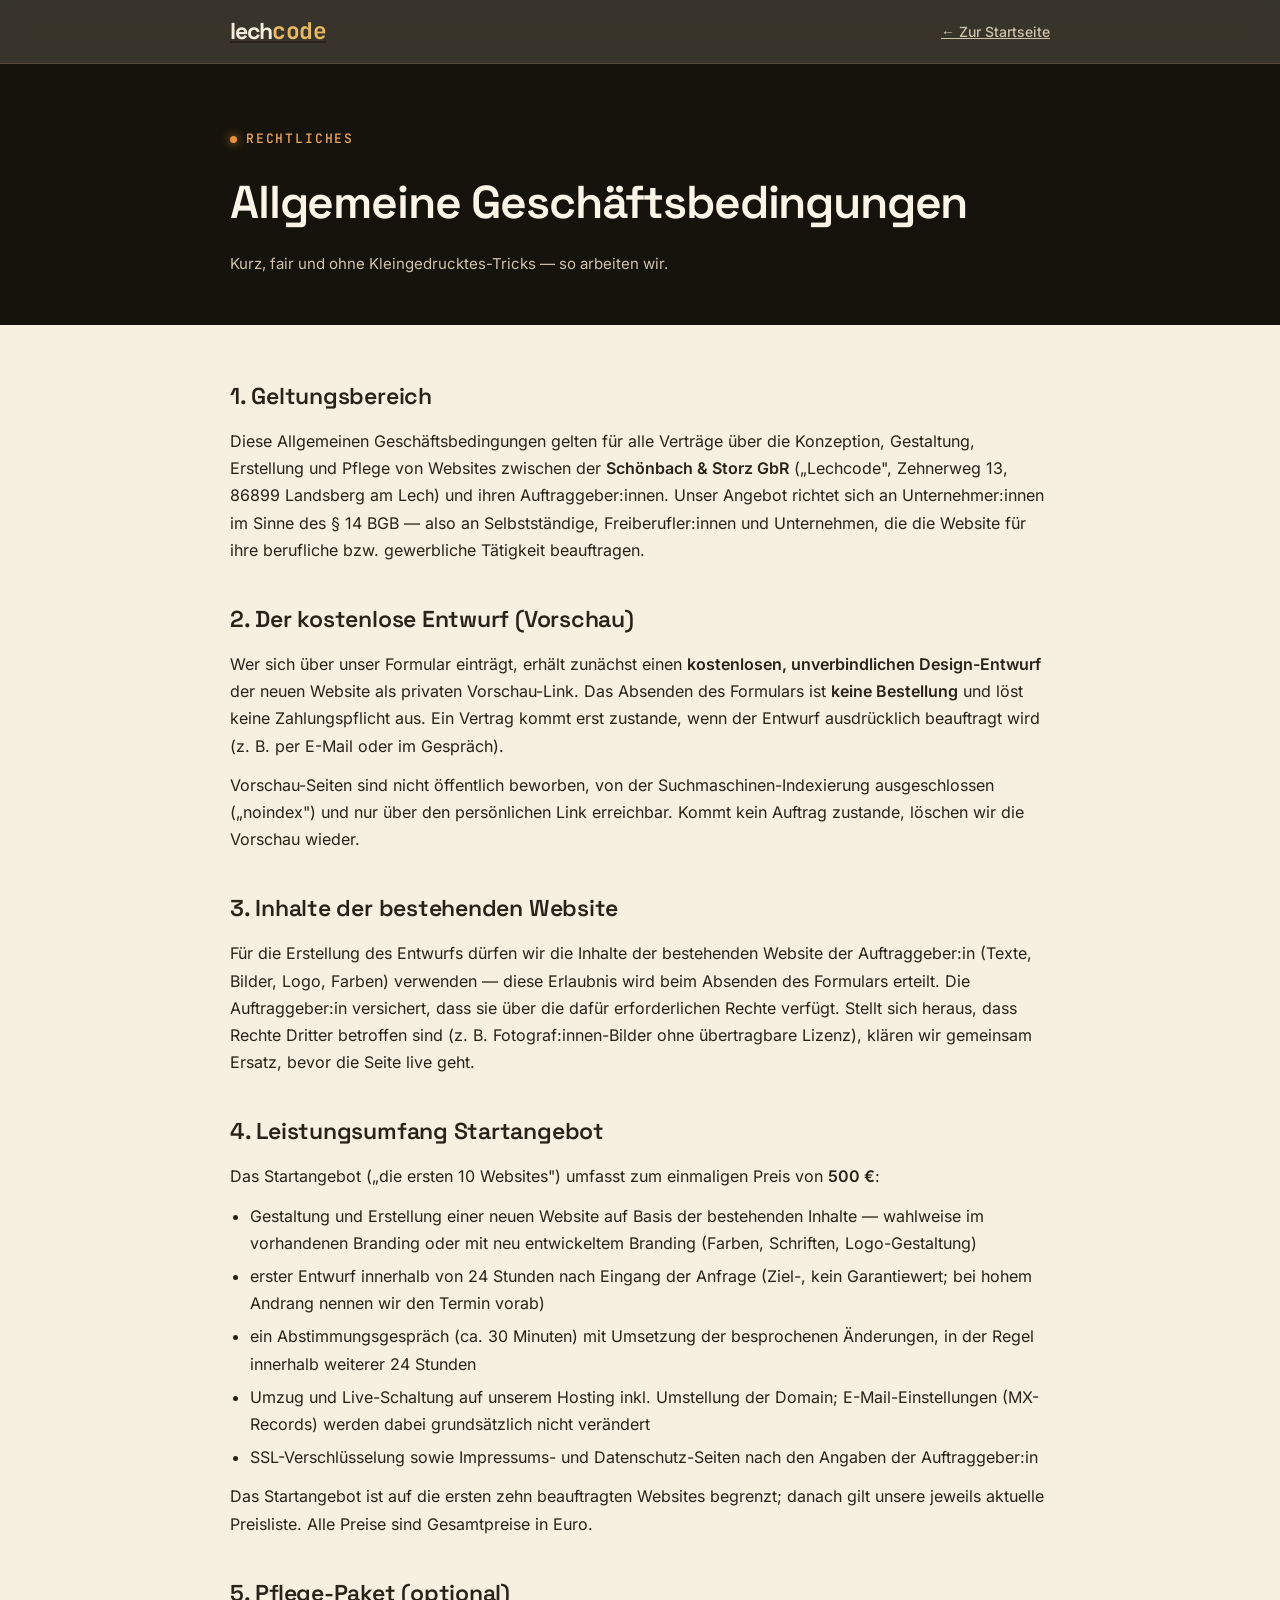
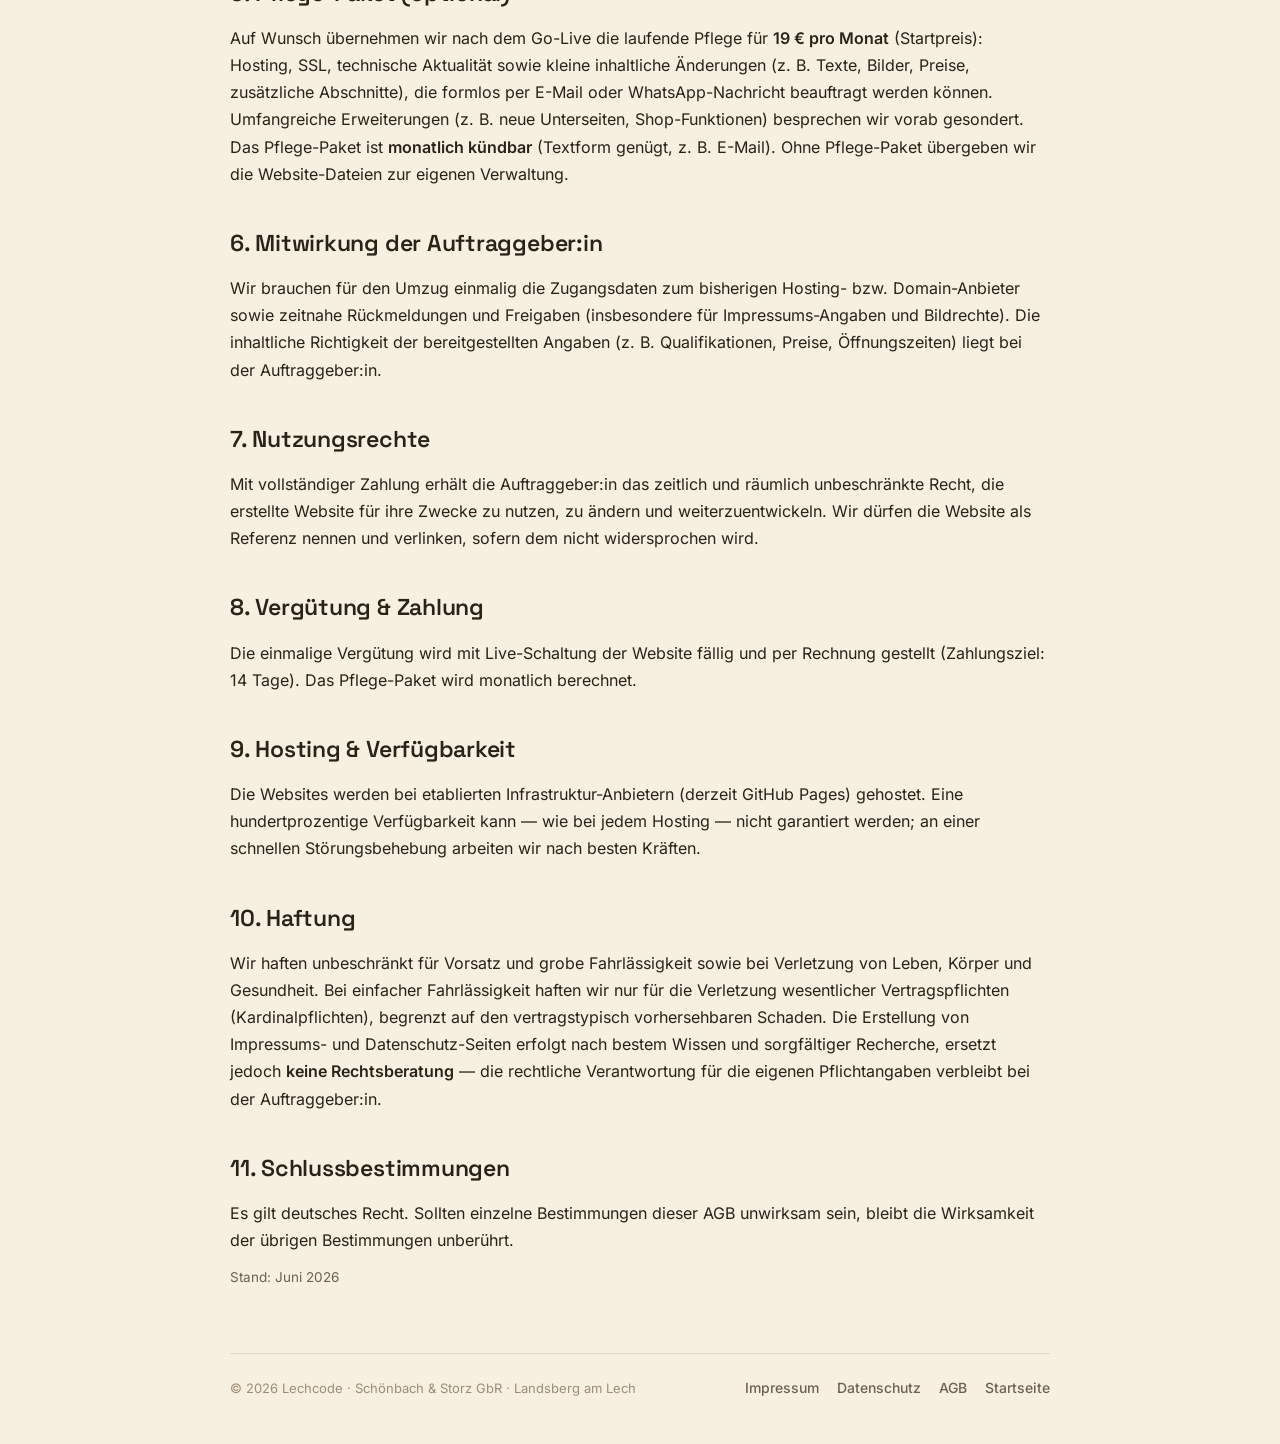
==== agb.html @ cb2ea09e "Vorschau: neue lechcode.de-Version (CD+Copy-Pass 07/2026) Co-Authored-By: Claude Opus 4.8 <noreply@a" ====
<!DOCTYPE html>
<html lang="de">
<head>
  <meta charset="UTF-8" />
  <meta name="viewport" content="width=device-width, initial-scale=1.0" />
  <meta name="robots" content="noindex, nofollow" />
  <title>AGB · Lechcode</title>
  <meta name="theme-color" content="#16130c" />
  <link rel="icon" href="[data-uri]" />
  <link rel="stylesheet" href="assets/fonts.css" />
  <link rel="stylesheet" href="assets/legal.css" />
</head>
<body>
  <header class="lnav">
    <div class="wrap">
      <a class="wm" href="index.html" aria-label="Zur Lechcode Startseite"><span class="lech">lech</span><span class="code">code</span></a>
      <a class="back" href="index.html">← Zur Startseite</a>
    </div>
  </header>

  <section class="lhead">
    <div class="wrap">
      <span class="eyebrow">Rechtliches</span>
      <h1>Allgemeine Geschäftsbedingungen</h1>
      <p class="sub">Kurz, fair und ohne Kleingedrucktes-Tricks — so arbeiten wir.</p>
    </div>
  </section>

  <main class="sheet">
    <div class="wrap">

      <h2>1. Geltungsbereich</h2>
      <p>Diese Allgemeinen Geschäftsbedingungen gelten für alle Verträge über die Konzeption, Gestaltung, Erstellung und Pflege von Websites zwischen der <strong>Schönbach &amp; Storz GbR</strong> („Lechcode", Zehnerweg 13, 86899 Landsberg am Lech) und ihren Auftraggeber:innen. Unser Angebot richtet sich an Unternehmer:innen im Sinne des § 14 BGB — also an Selbstständige, Freiberufler:innen und Unternehmen, die die Website für ihre berufliche bzw. gewerbliche Tätigkeit beauftragen.</p>

      <h2>2. Der kostenlose Entwurf (Vorschau)</h2>
      <p>Wer sich über unser Formular einträgt, erhält zunächst einen <strong>kostenlosen, unverbindlichen Design-Entwurf</strong> der neuen Website als privaten Vorschau-Link. Das Absenden des Formulars ist <strong>keine Bestellung</strong> und löst keine Zahlungspflicht aus. Ein Vertrag kommt erst zustande, wenn der Entwurf ausdrücklich beauftragt wird (z. B. per E-Mail oder im Gespräch).</p>
      <p>Vorschau-Seiten sind nicht öffentlich beworben, von der Suchmaschinen-Indexierung ausgeschlossen („noindex") und nur über den persönlichen Link erreichbar. Kommt kein Auftrag zustande, löschen wir die Vorschau wieder.</p>

      <h2>3. Inhalte der bestehenden Website</h2>
      <p>Für die Erstellung des Entwurfs dürfen wir die Inhalte der bestehenden Website der Auftraggeber:in (Texte, Bilder, Logo, Farben) verwenden — diese Erlaubnis wird beim Absenden des Formulars erteilt. Die Auftraggeber:in versichert, dass sie über die dafür erforderlichen Rechte verfügt. Stellt sich heraus, dass Rechte Dritter betroffen sind (z. B. Fotograf:innen-Bilder ohne übertragbare Lizenz), klären wir gemeinsam Ersatz, bevor die Seite live geht.</p>

      <h2>4. Leistungsumfang Startangebot</h2>
      <p>Das Startangebot („die ersten 10 Websites") umfasst zum einmaligen Preis von <strong>500 €</strong>:</p>
      <ul>
        <li>Gestaltung und Erstellung einer neuen Website auf Basis der bestehenden Inhalte — wahlweise im vorhandenen Branding oder mit neu entwickeltem Branding (Farben, Schriften, Logo-Gestaltung)</li>
        <li>erster Entwurf innerhalb von 24 Stunden nach Eingang der Anfrage (Ziel-, kein Garantiewert; bei hohem Andrang nennen wir den Termin vorab)</li>
        <li>ein Abstimmungsgespräch (ca. 30 Minuten) mit Umsetzung der besprochenen Änderungen, in der Regel innerhalb weiterer 24 Stunden</li>
        <li>Umzug und Live-Schaltung auf unserem Hosting inkl. Umstellung der Domain; E-Mail-Einstellungen (MX-Records) werden dabei grundsätzlich nicht verändert</li>
        <li>SSL-Verschlüsselung sowie Impressums- und Datenschutz-Seiten nach den Angaben der Auftraggeber:in</li>
      </ul>
      <p>Das Startangebot ist auf die ersten zehn beauftragten Websites begrenzt; danach gilt unsere jeweils aktuelle Preisliste. Alle Preise sind Gesamtpreise in Euro.</p>

      <h2>5. Pflege-Paket (optional)</h2>
      <p>Auf Wunsch übernehmen wir nach dem Go-Live die laufende Pflege für <strong>19 € pro Monat</strong> (Startpreis): Hosting, SSL, technische Aktualität sowie kleine inhaltliche Änderungen (z. B. Texte, Bilder, Preise, zusätzliche Abschnitte), die formlos per E-Mail oder WhatsApp-Nachricht beauftragt werden können. Umfangreiche Erweiterungen (z. B. neue Unterseiten, Shop-Funktionen) besprechen wir vorab gesondert. Das Pflege-Paket ist <strong>monatlich kündbar</strong> (Textform genügt, z. B. E-Mail). Ohne Pflege-Paket übergeben wir die Website-Dateien zur eigenen Verwaltung.</p>

      <h2>6. Mitwirkung der Auftraggeber:in</h2>
      <p>Wir brauchen für den Umzug einmalig die Zugangsdaten zum bisherigen Hosting- bzw. Domain-Anbieter sowie zeitnahe Rückmeldungen und Freigaben (insbesondere für Impressums-Angaben und Bildrechte). Die inhaltliche Richtigkeit der bereitgestellten Angaben (z. B. Qualifikationen, Preise, Öffnungszeiten) liegt bei der Auftraggeber:in.</p>

      <h2>7. Nutzungsrechte</h2>
      <p>Mit vollständiger Zahlung erhält die Auftraggeber:in das zeitlich und räumlich unbeschränkte Recht, die erstellte Website für ihre Zwecke zu nutzen, zu ändern und weiterzuentwickeln. Wir dürfen die Website als Referenz nennen und verlinken, sofern dem nicht widersprochen wird.</p>

      <h2>8. Vergütung &amp; Zahlung</h2>
      <p>Die einmalige Vergütung wird mit Live-Schaltung der Website fällig und per Rechnung gestellt (Zahlungsziel: 14 Tage). Das Pflege-Paket wird monatlich berechnet.</p>

      <h2>9. Hosting &amp; Verfügbarkeit</h2>
      <p>Die Websites werden bei etablierten Infrastruktur-Anbietern (derzeit GitHub Pages) gehostet. Eine hundertprozentige Verfügbarkeit kann — wie bei jedem Hosting — nicht garantiert werden; an einer schnellen Störungsbehebung arbeiten wir nach besten Kräften.</p>

      <h2>10. Haftung</h2>
      <p>Wir haften unbeschränkt für Vorsatz und grobe Fahrlässigkeit sowie bei Verletzung von Leben, Körper und Gesundheit. Bei einfacher Fahrlässigkeit haften wir nur für die Verletzung wesentlicher Vertragspflichten (Kardinalpflichten), begrenzt auf den vertragstypisch vorhersehbaren Schaden. Die Erstellung von Impressums- und Datenschutz-Seiten erfolgt nach bestem Wissen und sorgfältiger Recherche, ersetzt jedoch <strong>keine Rechtsberatung</strong> — die rechtliche Verantwortung für die eigenen Pflichtangaben verbleibt bei der Auftraggeber:in.</p>

      <h2>11. Schlussbestimmungen</h2>
      <p>Es gilt deutsches Recht. Sollten einzelne Bestimmungen dieser AGB unwirksam sein, bleibt die Wirksamkeit der übrigen Bestimmungen unberührt.</p>

      <p class="small">Stand: Juni 2026</p>

    </div>
  </main>

  <footer class="lfoot">
    <div class="wrap">
      <span class="cc">© 2026 Lechcode · Schönbach &amp; Storz GbR · Landsberg am Lech</span>
      <span class="legal-links">
        <a href="impressum.html">Impressum</a>
        <a href="datenschutz.html">Datenschutz</a>
        <a href="agb.html">AGB</a>
        <a href="index.html">Startseite</a>
      </span>
    </div>
  </footer>
</body>
</html>
---- assets/fonts.css ----
/* ============================================================
   Lechcode · lokal gehostete Schriften (latin-Subset)
   Ehemals Google Fonts — jetzt selbst ausgeliefert über GitHub
   Pages. DSGVO: KEINE Verbindung zu Google/Drittservern mehr.
   Abdeckung identisch zum vorherigen Google-"latin"-Subset.
   ============================================================ */

/* — Space Grotesk (Display) — */
@font-face{font-family:'Space Grotesk';font-style:normal;font-weight:400;font-display:swap;src:url(fonts/space-grotesk-400.woff2) format('woff2');}
@font-face{font-family:'Space Grotesk';font-style:normal;font-weight:500;font-display:swap;src:url(fonts/space-grotesk-500.woff2) format('woff2');}
@font-face{font-family:'Space Grotesk';font-style:normal;font-weight:600;font-display:swap;src:url(fonts/space-grotesk-600.woff2) format('woff2');}
@font-face{font-family:'Space Grotesk';font-style:normal;font-weight:700;font-display:swap;src:url(fonts/space-grotesk-700.woff2) format('woff2');}

/* — JetBrains Mono (Mono/Logo) — */
@font-face{font-family:'JetBrains Mono';font-style:normal;font-weight:500;font-display:swap;src:url(fonts/jetbrains-mono-500.woff2) format('woff2');}
@font-face{font-family:'JetBrains Mono';font-style:normal;font-weight:700;font-display:swap;src:url(fonts/jetbrains-mono-700.woff2) format('woff2');}

/* — Inter (Fließtext) — */
@font-face{font-family:'Inter';font-style:normal;font-weight:400;font-display:swap;src:url(fonts/inter-400.woff2) format('woff2');}
@font-face{font-family:'Inter';font-style:normal;font-weight:500;font-display:swap;src:url(fonts/inter-500.woff2) format('woff2');}
@font-face{font-family:'Inter';font-style:normal;font-weight:600;font-display:swap;src:url(fonts/inter-600.woff2) format('woff2');}

/* — Caveat (Handschrift-Akzent) — */
@font-face{font-family:'Caveat';font-style:normal;font-weight:600;font-display:swap;src:url(fonts/caveat-600.woff2) format('woff2');}
@font-face{font-family:'Caveat';font-style:normal;font-weight:700;font-display:swap;src:url(fonts/caveat-700.woff2) format('woff2');}
---- assets/legal.css ----
/* ============================================================
   Lechcode · Stylesheet für Rechtsseiten (Impressum/Datenschutz)
   Warm-dunkle Marke oben, helle "Lichtung" für gut lesbaren Text.
   ============================================================ */
:root{
  --night:#16130c; --panel:#241e14; --bone:#f4ecdc; --bone-dim:#cfc3ac; --muted:#9a8e76;
  --cream:#f7efe0; --warm-white:#fffaf0; --ink:#2a2218; --ink-soft:#6e6150; --ink-faint:#9c8e78;
  --amber:#e8923f; --ember:#f0a85e; --gold:#e7b964; --gold-deep:#c79a4f; --clay:#bd7b54;
  --line-d:rgba(231,185,100,.16); --line-l:rgba(42,34,24,.12);
  --display:"Space Grotesk",-apple-system,BlinkMacSystemFont,sans-serif;
  --mono:"JetBrains Mono",ui-monospace,monospace;
  --sans:"Inter",-apple-system,BlinkMacSystemFont,sans-serif;
  --radius:16px;
}
*{margin:0;padding:0;box-sizing:border-box;}
html{scroll-behavior:smooth;-webkit-text-size-adjust:100%;}
body{background:var(--cream);color:var(--ink);font-family:var(--sans);line-height:1.7;-webkit-font-smoothing:antialiased;}
a{color:inherit;}
img,svg{display:block;max-width:100%;}
::selection{background:rgba(232,146,63,.3);}
.wrap{width:min(820px,90vw);margin-inline:auto;}

/* ===== Nav ===== */
.lnav{position:sticky;top:0;z-index:10;height:64px;display:flex;align-items:center;
  background:rgba(22,19,12,.85);backdrop-filter:saturate(150%) blur(12px);border-bottom:1px solid var(--line-d);}
.lnav .wrap{display:flex;align-items:center;justify-content:space-between;}
.wm{font-family:var(--display);font-weight:700;letter-spacing:-.04em;font-size:23px;line-height:1;}
.wm .lech{color:var(--bone);} .wm .code{color:var(--gold);font-family:var(--mono);font-weight:700;letter-spacing:-.02em;}
.back{font-size:14px;color:var(--bone-dim);display:inline-flex;gap:7px;align-items:center;font-weight:500;transition:color .2s;}
.back:hover{color:var(--bone);}

/* ===== Kopf (dunkel) ===== */
.lhead{background:var(--night);color:var(--bone);padding:clamp(34px,6vw,60px) 0 clamp(28px,5vw,48px);}
.lhead .eyebrow{font-family:var(--mono);font-size:13px;letter-spacing:.14em;text-transform:uppercase;color:var(--ember);
  display:inline-flex;align-items:center;gap:9px;}
.lhead .eyebrow::before{content:"";width:7px;height:7px;border-radius:50%;background:var(--amber);box-shadow:0 0 10px 1px rgba(232,146,63,.6);}
.lhead h1{font-family:var(--display);font-weight:600;font-size:clamp(30px,5vw,46px);letter-spacing:-.025em;margin-top:12px;color:#fbf5e8;}
.lhead .sub{color:var(--bone-dim);font-size:15px;margin-top:10px;}

/* ===== Inhalt (hell) ===== */
.sheet{padding:clamp(28px,5vw,52px) 0 clamp(28px,5vw,44px);}
.sheet h2{font-family:var(--display);font-weight:600;font-size:clamp(19px,2.4vw,23px);color:var(--ink);
  margin:36px 0 12px;letter-spacing:-.01em;}
.sheet h2:first-child{margin-top:0;}
.sheet h3{font-family:var(--display);font-weight:600;font-size:16.5px;color:var(--ink);margin:22px 0 6px;}
.sheet p,.sheet li{font-size:16px;color:var(--ink);margin-bottom:12px;}
.sheet .small{font-size:13.5px;color:var(--ink-soft);}
.sheet strong{font-weight:600;}
.sheet a{color:var(--clay);text-decoration:underline;text-underline-offset:2px;word-break:break-word;}
.sheet a:hover{color:var(--amber);}
.sheet ul{padding-left:1.25em;margin-bottom:12px;}
.sheet li{margin-bottom:6px;}
.addr-block{background:var(--warm-white);border:1px solid var(--line-l);border-radius:12px;
  padding:18px 22px;margin:14px 0 18px;box-shadow:0 2px 6px -3px rgba(120,70,30,.12);}
.addr-block p{margin-bottom:2px;}
.divider{height:1px;background:var(--line-l);margin:30px 0;border:0;}

/* ===== Footer ===== */
.lfoot{padding:8px 0 44px;}
.lfoot .wrap{border-top:1px solid var(--line-l);padding-top:22px;display:flex;flex-wrap:wrap;gap:12px 18px;
  justify-content:space-between;align-items:center;}
.lfoot .cc{font-size:13px;color:var(--ink-faint);}
.lfoot .legal-links{display:flex;gap:18px;}
.lfoot .legal-links a{font-size:14px;color:var(--ink-soft);text-decoration:none;font-weight:500;}
.lfoot .legal-links a:hover{color:var(--clay);}
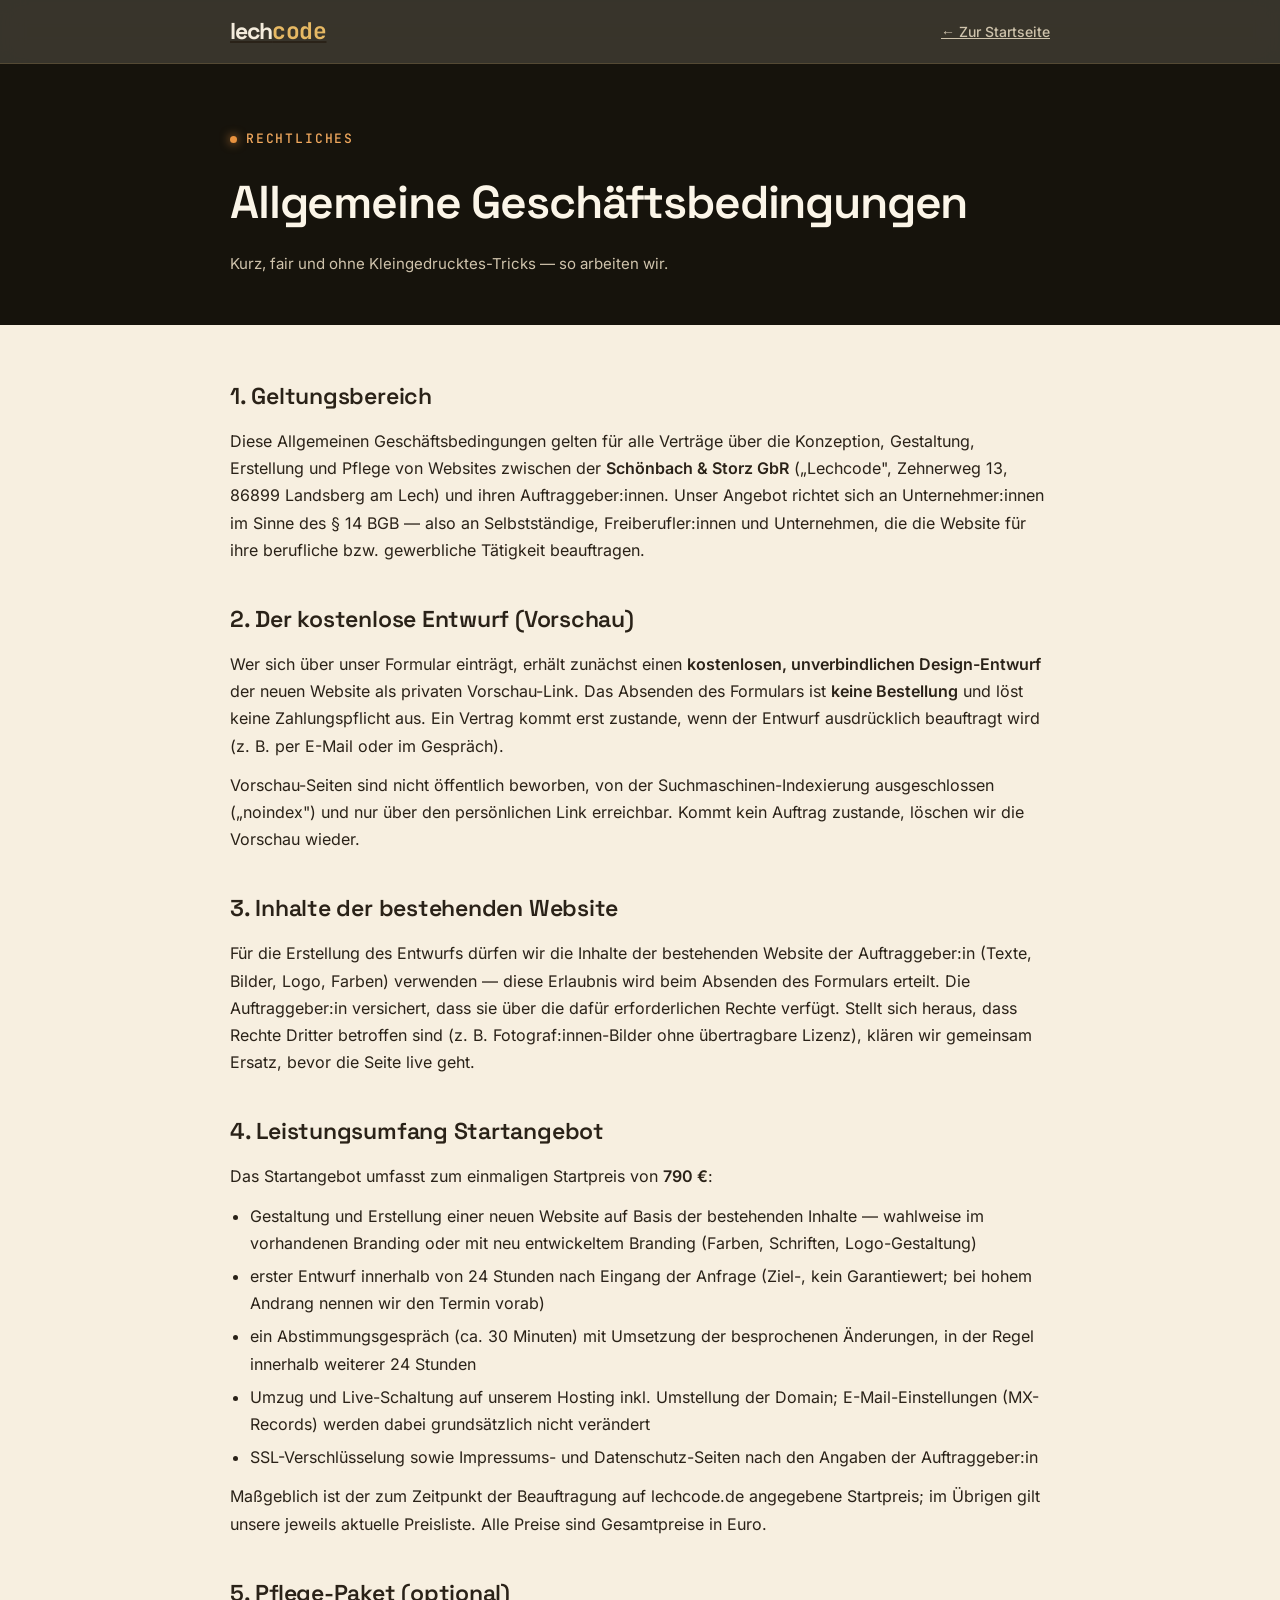
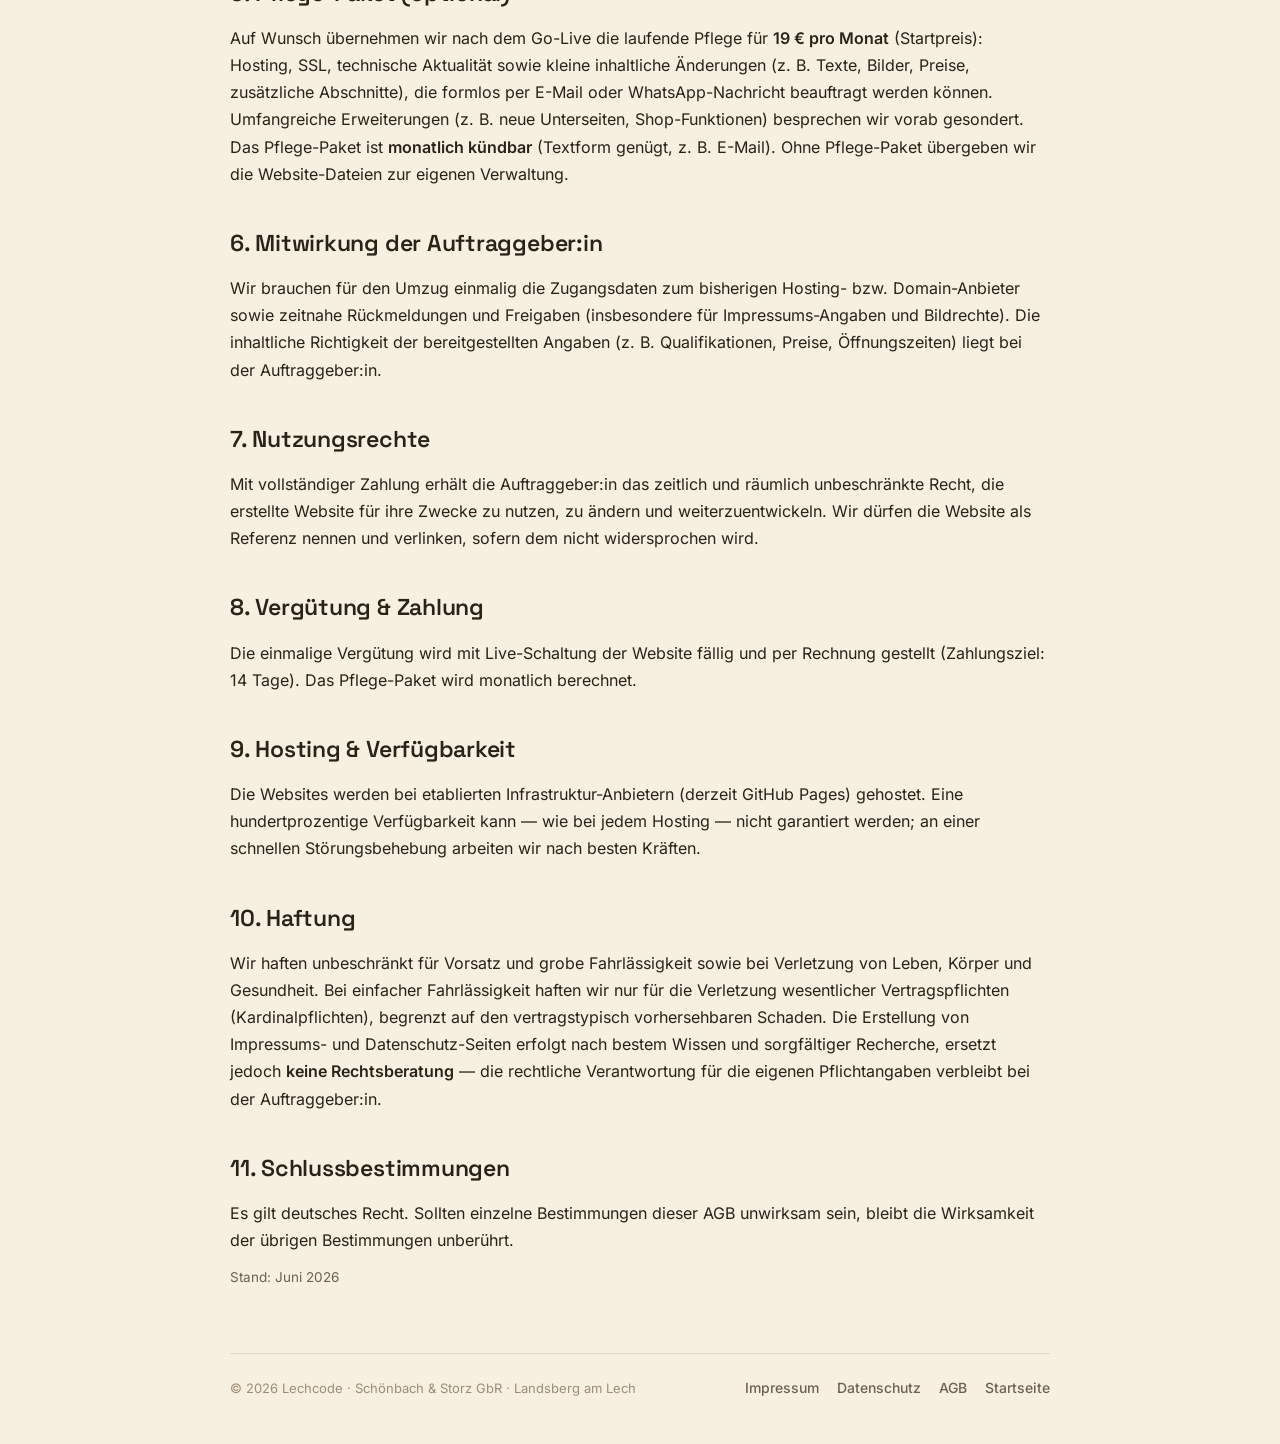
==== commit 42337f4f: "Recht: AGB-Preis 500 → 790 € (Vertrag = Seite), 10er-Deckel raus; Klaus-Titel entdoppelt (Der Dirige" ====
--- a/agb.html
+++ b/agb.html
@@ -40,7 +40,7 @@
       <p>Für die Erstellung des Entwurfs dürfen wir die Inhalte der bestehenden Website der Auftraggeber:in (Texte, Bilder, Logo, Farben) verwenden — diese Erlaubnis wird beim Absenden des Formulars erteilt. Die Auftraggeber:in versichert, dass sie über die dafür erforderlichen Rechte verfügt. Stellt sich heraus, dass Rechte Dritter betroffen sind (z. B. Fotograf:innen-Bilder ohne übertragbare Lizenz), klären wir gemeinsam Ersatz, bevor die Seite live geht.</p>
 
       <h2>4. Leistungsumfang Startangebot</h2>
-      <p>Das Startangebot („die ersten 10 Websites") umfasst zum einmaligen Preis von <strong>500 €</strong>:</p>
+      <p>Das Startangebot umfasst zum einmaligen Startpreis von <strong>790 €</strong>:</p>
       <ul>
         <li>Gestaltung und Erstellung einer neuen Website auf Basis der bestehenden Inhalte — wahlweise im vorhandenen Branding oder mit neu entwickeltem Branding (Farben, Schriften, Logo-Gestaltung)</li>
         <li>erster Entwurf innerhalb von 24 Stunden nach Eingang der Anfrage (Ziel-, kein Garantiewert; bei hohem Andrang nennen wir den Termin vorab)</li>
@@ -48,7 +48,7 @@
         <li>Umzug und Live-Schaltung auf unserem Hosting inkl. Umstellung der Domain; E-Mail-Einstellungen (MX-Records) werden dabei grundsätzlich nicht verändert</li>
         <li>SSL-Verschlüsselung sowie Impressums- und Datenschutz-Seiten nach den Angaben der Auftraggeber:in</li>
       </ul>
-      <p>Das Startangebot ist auf die ersten zehn beauftragten Websites begrenzt; danach gilt unsere jeweils aktuelle Preisliste. Alle Preise sind Gesamtpreise in Euro.</p>
+      <p>Maßgeblich ist der zum Zeitpunkt der Beauftragung auf lechcode.de angegebene Startpreis; im Übrigen gilt unsere jeweils aktuelle Preisliste. Alle Preise sind Gesamtpreise in Euro.</p>
 
       <h2>5. Pflege-Paket (optional)</h2>
       <p>Auf Wunsch übernehmen wir nach dem Go-Live die laufende Pflege für <strong>19 € pro Monat</strong> (Startpreis): Hosting, SSL, technische Aktualität sowie kleine inhaltliche Änderungen (z. B. Texte, Bilder, Preise, zusätzliche Abschnitte), die formlos per E-Mail oder WhatsApp-Nachricht beauftragt werden können. Umfangreiche Erweiterungen (z. B. neue Unterseiten, Shop-Funktionen) besprechen wir vorab gesondert. Das Pflege-Paket ist <strong>monatlich kündbar</strong> (Textform genügt, z. B. E-Mail). Ohne Pflege-Paket übergeben wir die Website-Dateien zur eigenen Verwaltung.</p>
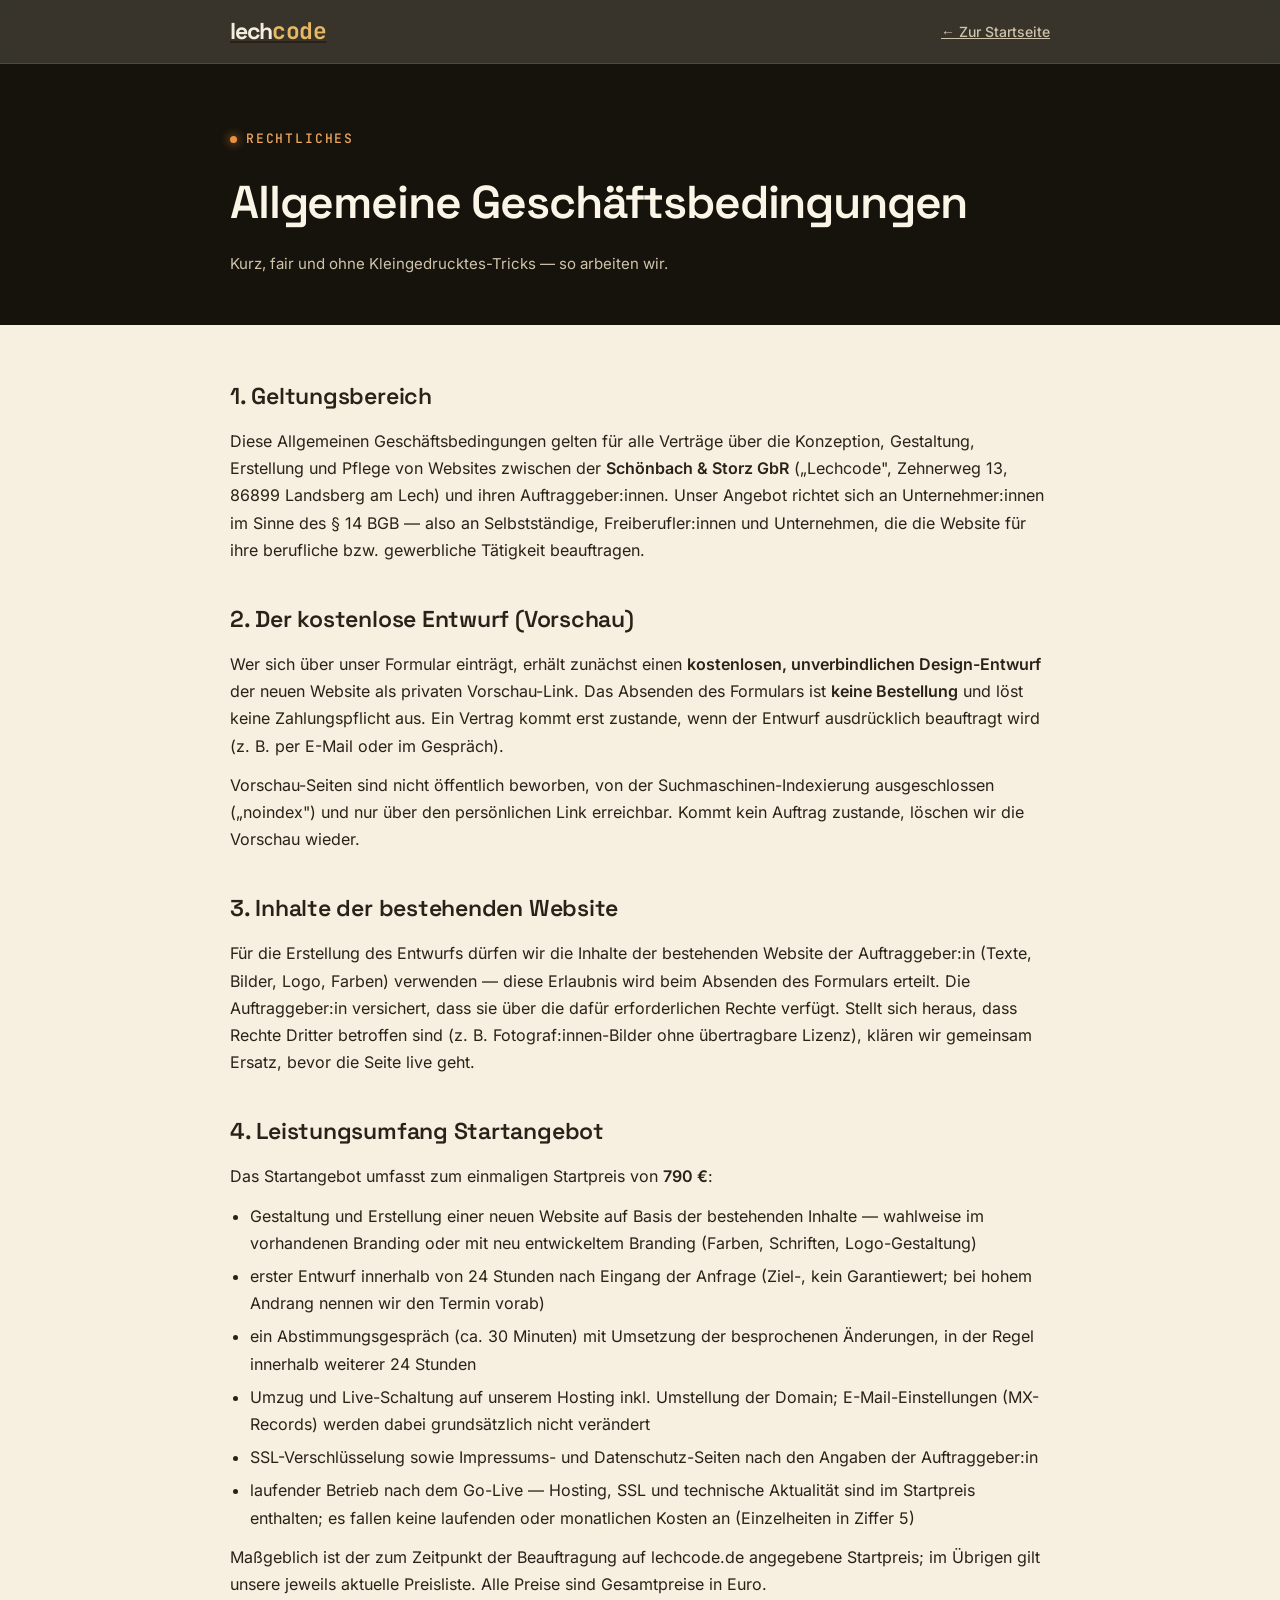
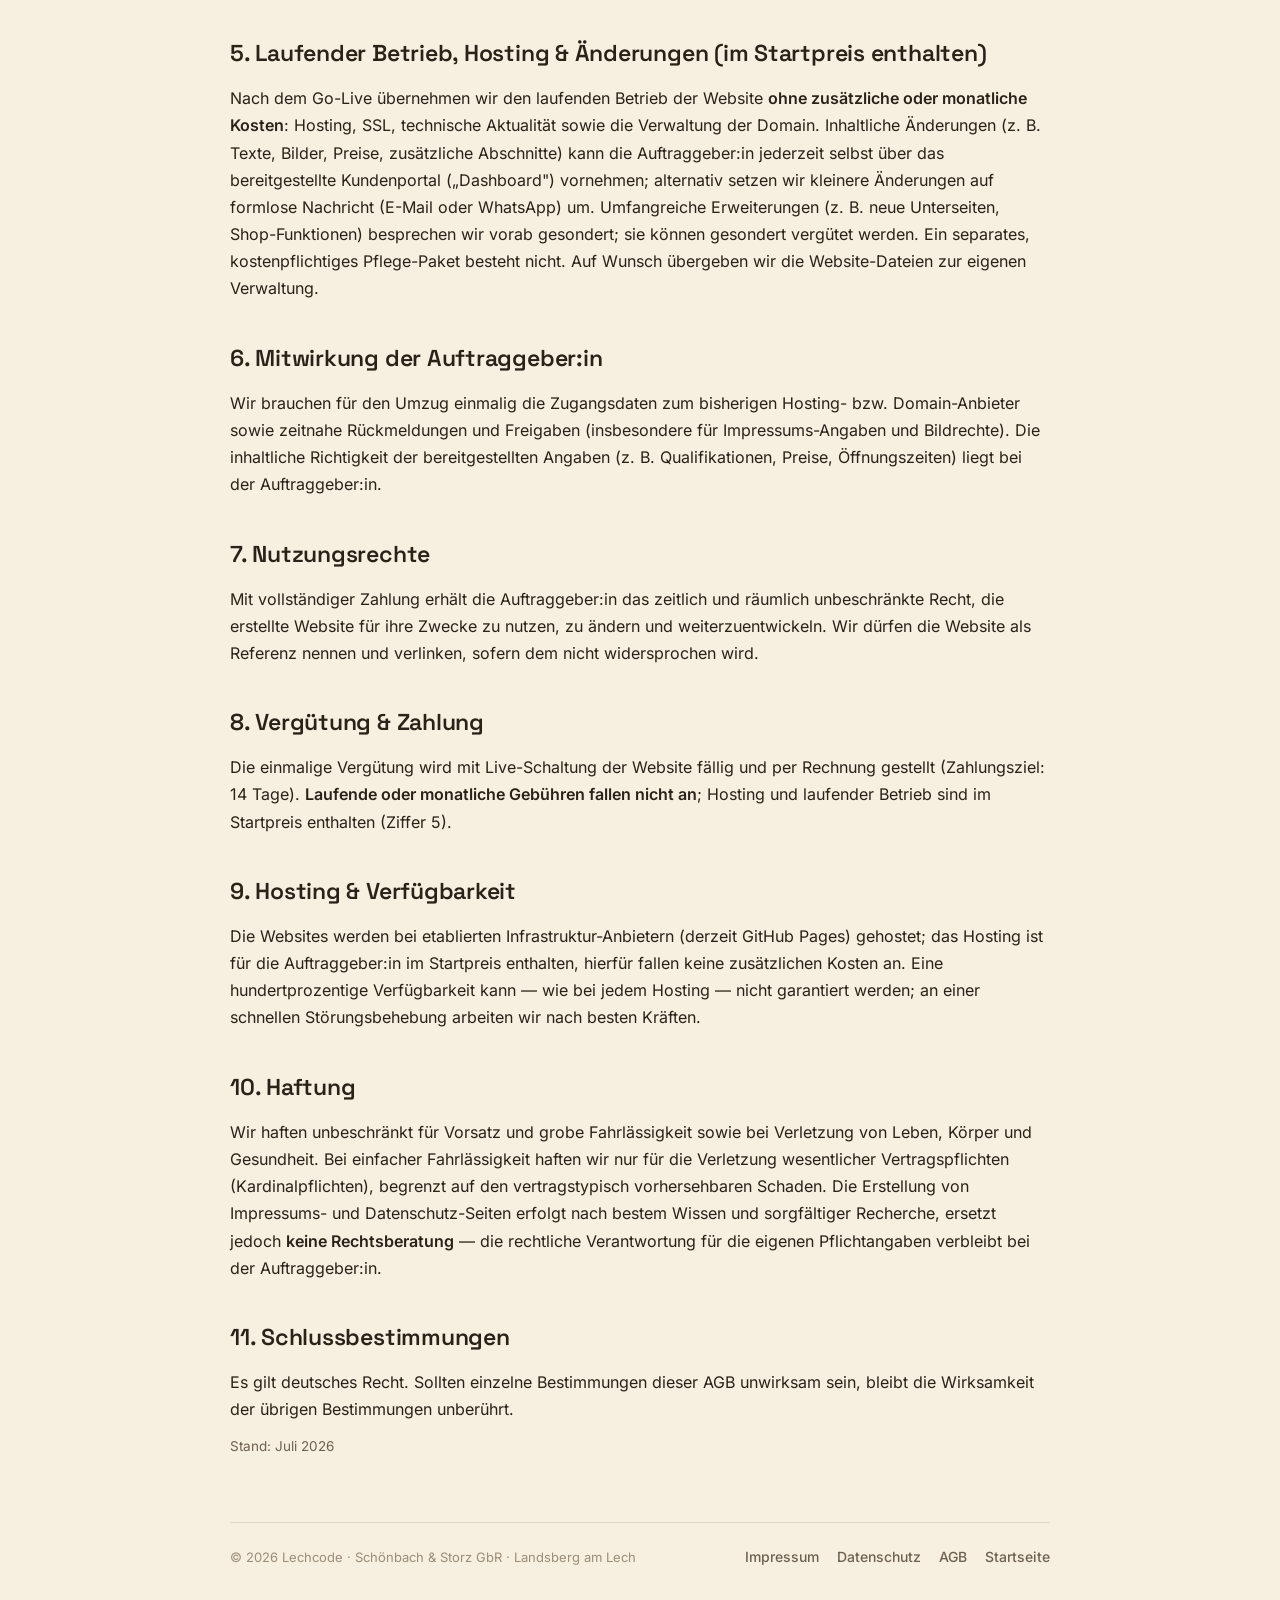
==== commit 89e6ca29: "Angebot neu: 790 Euro = wirklich alles inklusive, kein 19-Euro-Abo mehr Modellwechsel (Michis Entsch" ====
--- a/agb.html
+++ b/agb.html
@@ -3,8 +3,11 @@
 <head>
   <meta charset="UTF-8" />
   <meta name="viewport" content="width=device-width, initial-scale=1.0" />
+  <!-- ⚠ noindex bleibt bis zum Cutover (Vorschau-URL) — dann auf "index, follow" ändern. -->
   <meta name="robots" content="noindex, nofollow" />
+  <link rel="canonical" href="https://lechcode.de/agb.html" />
   <title>AGB · Lechcode</title>
+  <meta name="description" content="Allgemeine Geschäftsbedingungen von Lechcode — Schönbach &amp; Storz GbR, Landsberg am Lech: Leistungen, Ablauf, Hosting und laufender Betrieb." />
   <meta name="theme-color" content="#16130c" />
   <link rel="icon" href="[data-uri]" />
   <link rel="stylesheet" href="assets/fonts.css" />
@@ -47,11 +50,15 @@
         <li>ein Abstimmungsgespräch (ca. 30 Minuten) mit Umsetzung der besprochenen Änderungen, in der Regel innerhalb weiterer 24 Stunden</li>
         <li>Umzug und Live-Schaltung auf unserem Hosting inkl. Umstellung der Domain; E-Mail-Einstellungen (MX-Records) werden dabei grundsätzlich nicht verändert</li>
         <li>SSL-Verschlüsselung sowie Impressums- und Datenschutz-Seiten nach den Angaben der Auftraggeber:in</li>
+        <li>laufender Betrieb nach dem Go-Live — Hosting, SSL und technische Aktualität sind im Startpreis enthalten; es fallen keine laufenden oder monatlichen Kosten an (Einzelheiten in Ziffer 5)</li>
       </ul>
       <p>Maßgeblich ist der zum Zeitpunkt der Beauftragung auf lechcode.de angegebene Startpreis; im Übrigen gilt unsere jeweils aktuelle Preisliste. Alle Preise sind Gesamtpreise in Euro.</p>
 
-      <h2>5. Pflege-Paket (optional)</h2>
-      <p>Auf Wunsch übernehmen wir nach dem Go-Live die laufende Pflege für <strong>19 € pro Monat</strong> (Startpreis): Hosting, SSL, technische Aktualität sowie kleine inhaltliche Änderungen (z. B. Texte, Bilder, Preise, zusätzliche Abschnitte), die formlos per E-Mail oder WhatsApp-Nachricht beauftragt werden können. Umfangreiche Erweiterungen (z. B. neue Unterseiten, Shop-Funktionen) besprechen wir vorab gesondert. Das Pflege-Paket ist <strong>monatlich kündbar</strong> (Textform genügt, z. B. E-Mail). Ohne Pflege-Paket übergeben wir die Website-Dateien zur eigenen Verwaltung.</p>
+<!-- ⚠ RECHT: von Lenny prüfen lassen — 23.07. an das neue Angebot angepasst (kein 19-€-Abo mehr,
+     laufender Betrieb inkl. Hosting im Preis; Domain-Kosten trägt Lechcode). Offen für Lenny:
+     Wem gehört/auf wen läuft die Domain, und was passiert damit bei Vertragsende? -->
+      <h2>5. Laufender Betrieb, Hosting &amp; Änderungen (im Startpreis enthalten)</h2>
+      <p>Nach dem Go-Live übernehmen wir den laufenden Betrieb der Website <strong>ohne zusätzliche oder monatliche Kosten</strong>: Hosting, SSL, technische Aktualität sowie die Verwaltung der Domain. Inhaltliche Änderungen (z. B. Texte, Bilder, Preise, zusätzliche Abschnitte) kann die Auftraggeber:in jederzeit selbst über das bereitgestellte Kundenportal („Dashboard") vornehmen; alternativ setzen wir kleinere Änderungen auf formlose Nachricht (E-Mail oder WhatsApp) um. Umfangreiche Erweiterungen (z. B. neue Unterseiten, Shop-Funktionen) besprechen wir vorab gesondert; sie können gesondert vergütet werden. Ein separates, kostenpflichtiges Pflege-Paket besteht nicht. Auf Wunsch übergeben wir die Website-Dateien zur eigenen Verwaltung.</p>
 
       <h2>6. Mitwirkung der Auftraggeber:in</h2>
       <p>Wir brauchen für den Umzug einmalig die Zugangsdaten zum bisherigen Hosting- bzw. Domain-Anbieter sowie zeitnahe Rückmeldungen und Freigaben (insbesondere für Impressums-Angaben und Bildrechte). Die inhaltliche Richtigkeit der bereitgestellten Angaben (z. B. Qualifikationen, Preise, Öffnungszeiten) liegt bei der Auftraggeber:in.</p>
@@ -60,10 +67,10 @@
       <p>Mit vollständiger Zahlung erhält die Auftraggeber:in das zeitlich und räumlich unbeschränkte Recht, die erstellte Website für ihre Zwecke zu nutzen, zu ändern und weiterzuentwickeln. Wir dürfen die Website als Referenz nennen und verlinken, sofern dem nicht widersprochen wird.</p>
 
       <h2>8. Vergütung &amp; Zahlung</h2>
-      <p>Die einmalige Vergütung wird mit Live-Schaltung der Website fällig und per Rechnung gestellt (Zahlungsziel: 14 Tage). Das Pflege-Paket wird monatlich berechnet.</p>
+      <p>Die einmalige Vergütung wird mit Live-Schaltung der Website fällig und per Rechnung gestellt (Zahlungsziel: 14 Tage). <strong>Laufende oder monatliche Gebühren fallen nicht an</strong>; Hosting und laufender Betrieb sind im Startpreis enthalten (Ziffer 5).</p>
 
       <h2>9. Hosting &amp; Verfügbarkeit</h2>
-      <p>Die Websites werden bei etablierten Infrastruktur-Anbietern (derzeit GitHub Pages) gehostet. Eine hundertprozentige Verfügbarkeit kann — wie bei jedem Hosting — nicht garantiert werden; an einer schnellen Störungsbehebung arbeiten wir nach besten Kräften.</p>
+      <p>Die Websites werden bei etablierten Infrastruktur-Anbietern (derzeit GitHub Pages) gehostet; das Hosting ist für die Auftraggeber:in im Startpreis enthalten, hierfür fallen keine zusätzlichen Kosten an. Eine hundertprozentige Verfügbarkeit kann — wie bei jedem Hosting — nicht garantiert werden; an einer schnellen Störungsbehebung arbeiten wir nach besten Kräften.</p>
 
       <h2>10. Haftung</h2>
       <p>Wir haften unbeschränkt für Vorsatz und grobe Fahrlässigkeit sowie bei Verletzung von Leben, Körper und Gesundheit. Bei einfacher Fahrlässigkeit haften wir nur für die Verletzung wesentlicher Vertragspflichten (Kardinalpflichten), begrenzt auf den vertragstypisch vorhersehbaren Schaden. Die Erstellung von Impressums- und Datenschutz-Seiten erfolgt nach bestem Wissen und sorgfältiger Recherche, ersetzt jedoch <strong>keine Rechtsberatung</strong> — die rechtliche Verantwortung für die eigenen Pflichtangaben verbleibt bei der Auftraggeber:in.</p>
@@ -71,7 +78,7 @@
       <h2>11. Schlussbestimmungen</h2>
       <p>Es gilt deutsches Recht. Sollten einzelne Bestimmungen dieser AGB unwirksam sein, bleibt die Wirksamkeit der übrigen Bestimmungen unberührt.</p>
 
-      <p class="small">Stand: Juni 2026</p>
+      <p class="small">Stand: Juli 2026</p>
 
     </div>
   </main>
